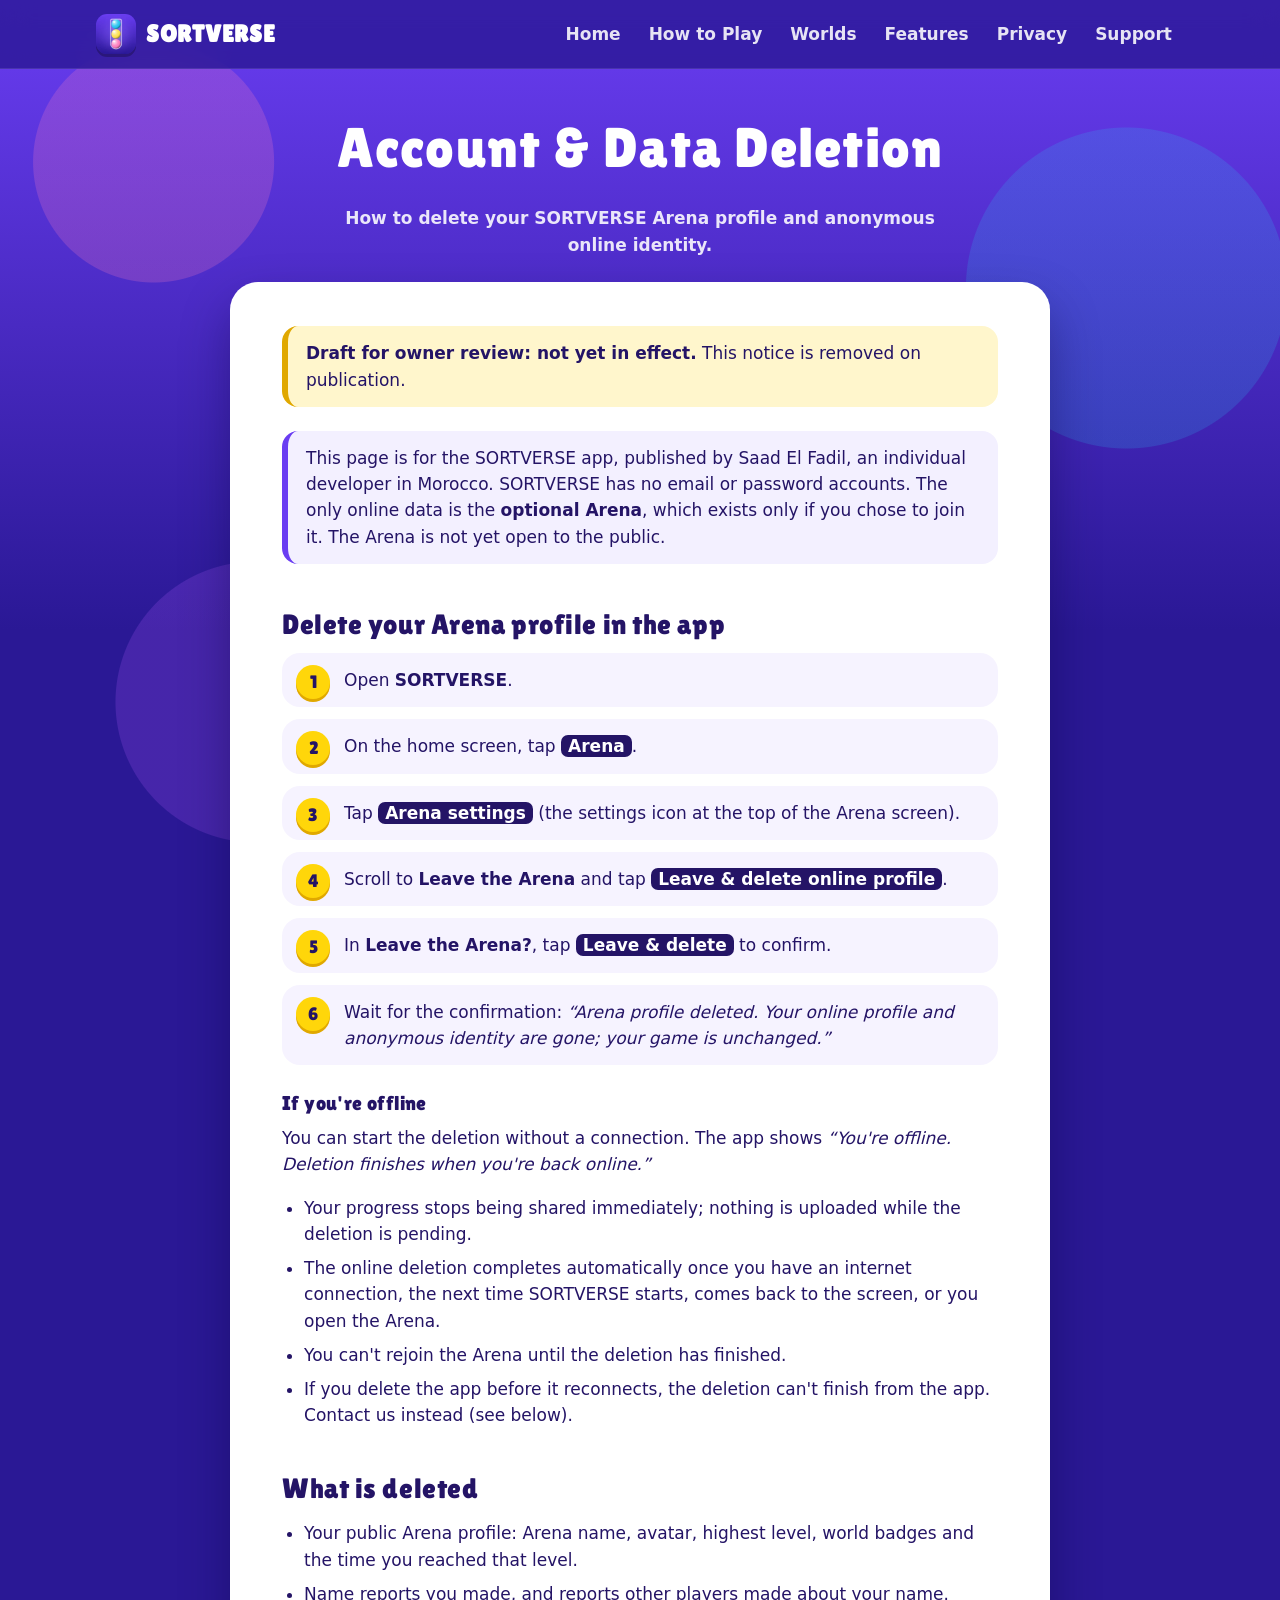
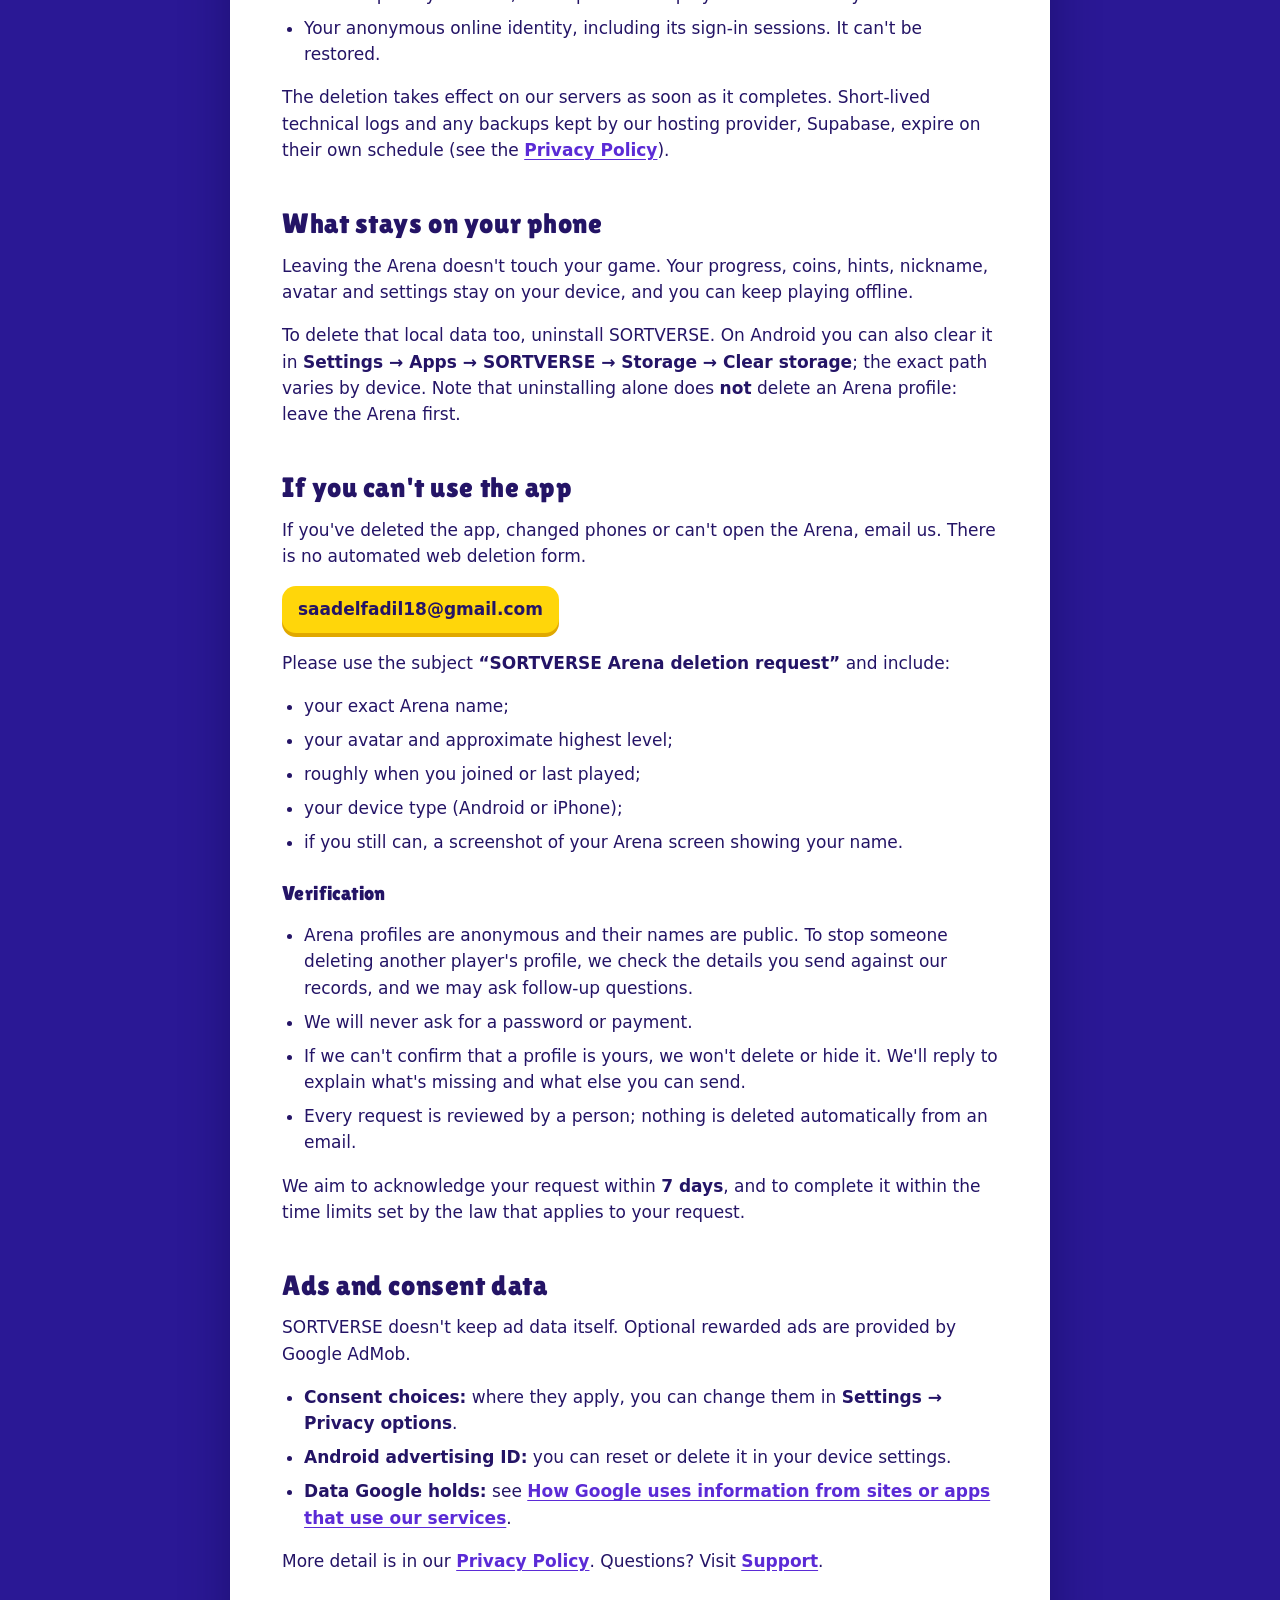
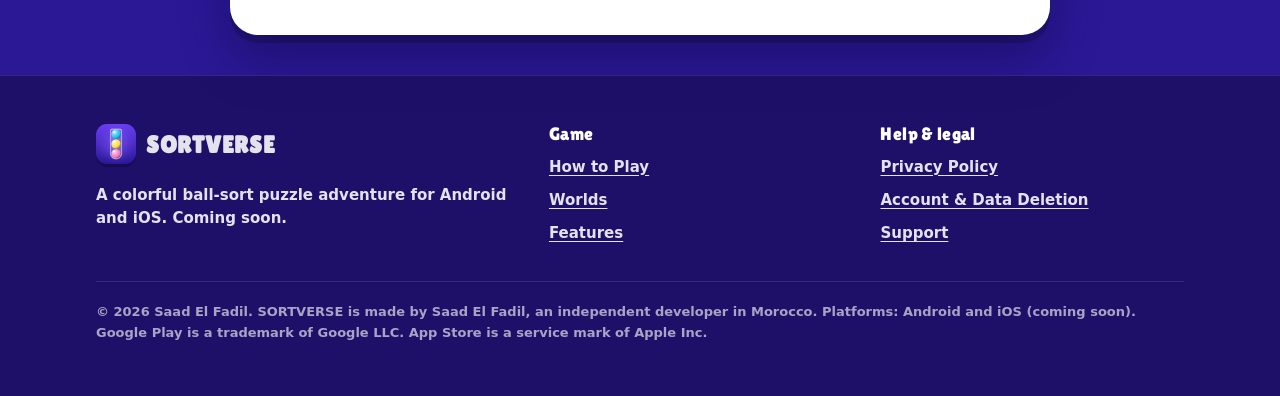
==== account-deletion/index.html @ 396a832b "Add SORTVERSE website source (static public files only) Landing page, Privacy Policy, Account & Data" ====
<!doctype html>
<html lang="en">
<head>
  <meta charset="utf-8">
  <meta name="viewport" content="width=device-width, initial-scale=1">
  <title>Account &amp; Data Deletion | SORTVERSE</title>
  <meta name="description" content="How to delete your SORTVERSE Arena profile and anonymous online identity, what happens offline, and how to request deletion if you no longer have the app.">
  <meta name="theme-color" content="#2A1895">
  <meta property="og:type" content="website">
  <meta property="og:site_name" content="SORTVERSE">
  <meta property="og:title" content="SORTVERSE Account &amp; Data Deletion">
  <meta property="og:description" content="Delete your SORTVERSE Arena profile and anonymous identity, in the app or by request.">
  <meta property="og:image" content="../assets/images/og-image.png">
  <link rel="icon" type="image/png" sizes="32x32" href="../assets/images/favicon-32.png">
  <link rel="apple-touch-icon" href="../assets/images/apple-touch-icon.png">
  <link rel="stylesheet" href="../assets/css/site.css">
  <script src="../assets/js/site.js" defer></script>
</head>
<body>
  <a class="skip-link" href="#main">Skip to content</a>

  <header class="site-header">
    <div class="wrap header-row">
      <a class="brand" href="../" aria-label="SORTVERSE home">
        <img src="../assets/images/sortverse-icon-256.webp" alt="" width="40" height="40">
        <span>SORTVERSE</span>
      </a>
      <button class="nav-toggle" type="button" aria-expanded="false" aria-controls="site-nav">
        <span class="nav-toggle-bars" aria-hidden="true"></span>
        <span class="nav-toggle-label">Menu</span>
      </button>
      <nav class="site-nav" id="site-nav" aria-label="Main">
        <ul>
          <li><a href="../">Home</a></li>
          <li><a href="../#how-to-play">How to Play</a></li>
          <li><a href="../#worlds">Worlds</a></li>
          <li><a href="../#features">Features</a></li>
          <li><a href="../privacy/">Privacy</a></li>
          <li><a href="../support/">Support</a></li>
        </ul>
      </nav>
    </div>
  </header>

  <main id="main">
    <div class="wrap">
      <div class="doc-hero">
        <h1>Account &amp; Data Deletion</h1>
        <p>How to delete your SORTVERSE Arena profile and anonymous online identity.</p>
      </div>

      <article class="doc">
        <p class="notice draft"><strong>Draft for owner review: not yet in effect.</strong> This notice is removed on publication.</p>

        <p class="notice">This page is for the SORTVERSE app, published by Saad El Fadil, an individual developer in Morocco. SORTVERSE has no email or password accounts. The only online data is the <strong>optional Arena</strong>, which exists only if you chose to join it. The Arena is not yet open to the public.</p>

        <h2>Delete your Arena profile in the app</h2>
        <ol class="steps">
          <li>Open <strong>SORTVERSE</strong>.</li>
          <li>On the home screen, tap <span class="ui">Arena</span>.</li>
          <li>Tap <span class="ui">Arena settings</span> (the settings icon at the top of the Arena screen).</li>
          <li>Scroll to <strong>Leave the Arena</strong> and tap <span class="ui">Leave &amp; delete online profile</span>.</li>
          <li>In <strong>Leave the Arena?</strong>, tap <span class="ui">Leave &amp; delete</span> to confirm.</li>
          <li>Wait for the confirmation: <em>“Arena profile deleted. Your online profile and anonymous identity are gone; your game is unchanged.”</em></li>
        </ol>

        <h3>If you're offline</h3>
        <p>You can start the deletion without a connection. The app shows <em>“You're offline. Deletion finishes when you're back online.”</em></p>
        <ul>
          <li>Your progress stops being shared immediately; nothing is uploaded while the deletion is pending.</li>
          <li>The online deletion completes automatically once you have an internet connection, the next time SORTVERSE starts, comes back to the screen, or you open the Arena.</li>
          <li>You can't rejoin the Arena until the deletion has finished.</li>
          <li>If you delete the app before it reconnects, the deletion can't finish from the app. Contact us instead (see below).</li>
        </ul>

        <h2>What is deleted</h2>
        <ul>
          <li>Your public Arena profile: Arena name, avatar, highest level, world badges and the time you reached that level.</li>
          <li>Name reports you made, and reports other players made about your name.</li>
          <li>Your anonymous online identity, including its sign-in sessions. It can't be restored.</li>
        </ul>
        <p>The deletion takes effect on our servers as soon as it completes. Short-lived technical logs and any backups kept by our hosting provider, Supabase, expire on their own schedule (see the <a href="../privacy/#retention">Privacy Policy</a>).</p>

        <h2>What stays on your phone</h2>
        <p>Leaving the Arena doesn't touch your game. Your progress, coins, hints, nickname, avatar and settings stay on your device, and you can keep playing offline.</p>
        <p>To delete that local data too, uninstall SORTVERSE. On Android you can also clear it in <strong>Settings → Apps → SORTVERSE → Storage → Clear storage</strong>; the exact path varies by device. Note that uninstalling alone does <strong>not</strong> delete an Arena profile: leave the Arena first.</p>

        <h2>If you can't use the app</h2>
        <p>If you've deleted the app, changed phones or can't open the Arena, email us. There is no automated web deletion form.</p>
        <p><a class="mail" href="mailto:saadelfadil18@gmail.com?subject=SORTVERSE%20Arena%20deletion%20request">saadelfadil18@gmail.com</a></p>
        <p>Please use the subject <strong>“SORTVERSE Arena deletion request”</strong> and include:</p>
        <ul>
          <li>your exact Arena name;</li>
          <li>your avatar and approximate highest level;</li>
          <li>roughly when you joined or last played;</li>
          <li>your device type (Android or iPhone);</li>
          <li>if you still can, a screenshot of your Arena screen showing your name.</li>
        </ul>
        <h3>Verification</h3>
        <ul>
          <li>Arena profiles are anonymous and their names are public. To stop someone deleting another player's profile, we check the details you send against our records, and we may ask follow-up questions.</li>
          <li>We will never ask for a password or payment.</li>
          <li>If we can't confirm that a profile is yours, we won't delete or hide it. We'll reply to explain what's missing and what else you can send.</li>
          <li>Every request is reviewed by a person; nothing is deleted automatically from an email.</li>
        </ul>
        <p>We aim to acknowledge your request within <strong>7 days</strong>, and to complete it within the time limits set by the law that applies to your request.</p>

        <h2>Ads and consent data</h2>
        <p>SORTVERSE doesn't keep ad data itself. Optional rewarded ads are provided by Google AdMob.</p>
        <ul>
          <li><strong>Consent choices:</strong> where they apply, you can change them in <strong>Settings → Privacy options</strong>.</li>
          <li><strong>Android advertising ID:</strong> you can reset or delete it in your device settings.</li>
          <li><strong>Data Google holds:</strong> see <a href="https://policies.google.com/technologies/partner-sites" rel="noopener">How Google uses information from sites or apps that use our services</a>.</li>
        </ul>

        <p>More detail is in our <a href="../privacy/">Privacy Policy</a>. Questions? Visit <a href="../support/">Support</a>.</p>
      </article>
    </div>
  </main>

  <footer class="site-footer">
    <div class="wrap">
      <div class="footer-grid">
        <div>
          <a class="brand" href="../">
            <img src="../assets/images/sortverse-icon-256.webp" alt="" width="40" height="40">
            <span>SORTVERSE</span>
          </a>
          <p style="margin-top:12px">A colorful ball-sort puzzle adventure for Android and iOS. Coming soon.</p>
        </div>
        <nav aria-label="Game">
          <h2>Game</h2>
          <ul>
            <li><a href="../#how-to-play">How to Play</a></li>
            <li><a href="../#worlds">Worlds</a></li>
            <li><a href="../#features">Features</a></li>
          </ul>
        </nav>
        <nav aria-label="Help and legal">
          <h2>Help &amp; legal</h2>
          <ul>
            <li><a href="../privacy/">Privacy Policy</a></li>
            <li><a href="./" aria-current="page">Account &amp; Data Deletion</a></li>
            <li><a href="../support/">Support</a></li>
          </ul>
        </nav>
      </div>
      <p class="fine-print">© 2026 Saad El Fadil. SORTVERSE is made by Saad El Fadil, an independent developer in Morocco. Platforms: Android and iOS (coming soon). Google Play is a trademark of Google LLC. App Store is a service mark of Apple Inc.</p>
    </div>
  </footer>
</body>
</html>
---- assets/css/site.css ----
/* SORTVERSE website. Colours, type and shapes follow the app
   (App/lib/core/theme/palette.dart, world_theme.dart). */

@font-face {
  font-family: "Lilita One";
  src: url("../fonts/LilitaOne-Regular.ttf") format("truetype");
  font-display: swap;
}

:root {
  --bg-top: #6a3df2;
  --bg-bottom: #2a1895;
  --ink: #241466;
  --ink-soft: #4a3d8f;
  --sunny: #ffd60a;
  --sunny-dark: #e0a800;
  --pink: #ff4fa3;
  --pink-dark: #d42c80;
  --aqua: #22d3ee;
  --aqua-dark: #0e9fb8;
  --mint: #3ddc97;
  --mint-dark: #1fa870;
  --ball-red: #ff4757;
  --ball-orange: #ff9f1a;
  --ball-lemon: #ffe14d;
  --ball-green: #45d86b;
  --ball-sky: #29c6f2;
  --ball-blue: #3b5bff;
  --ball-orchid: #b65cff;
  --ball-pink: #ff7ec0;
  --glass: rgba(255, 255, 255, 0.14);
  --glass-line: rgba(255, 255, 255, 0.24);
  --text: #ffffff;
  --text-soft: rgba(255, 255, 255, 0.88);
  --radius: 28px;
  --gutter: 16px;
  --max: 1120px;
  --display: "Lilita One", "Arial Rounded MT Bold", system-ui, sans-serif;
  --body: system-ui, -apple-system, "Segoe UI", Roboto, "Helvetica Neue", Arial, sans-serif;
  color-scheme: dark;
}

*,
*::before,
*::after {
  box-sizing: border-box;
}

html {
  scroll-behavior: smooth;
  scroll-padding-top: 88px;
  -webkit-text-size-adjust: 100%;
}

body {
  margin: 0;
  min-height: 100vh;
  font-family: var(--body);
  font-weight: 600;
  font-size: 1.0625rem;
  line-height: 1.55;
  color: var(--text);
  background-color: var(--bg-bottom);
  background-image:
    radial-gradient(circle at 12% 18%, rgba(255, 126, 192, 0.22) 0 120px, transparent 121px),
    radial-gradient(circle at 88% 32%, rgba(41, 198, 242, 0.18) 0 160px, transparent 161px),
    radial-gradient(circle at 20% 78%, rgba(182, 92, 255, 0.2) 0 140px, transparent 141px),
    linear-gradient(180deg, var(--bg-top) 0%, var(--bg-bottom) 70%);
  background-attachment: fixed;
  overflow-x: hidden;
}

img,
svg {
  display: block;
  max-width: 100%;
}

a {
  color: var(--sunny);
  text-underline-offset: 3px;
}

a:hover {
  color: #fff3a6;
}

:focus-visible {
  outline: 3px solid var(--sunny);
  outline-offset: 3px;
  border-radius: 8px;
}

h1,
h2,
h3 {
  font-family: var(--display);
  font-weight: 400;
  letter-spacing: 0.02em;
  line-height: 1.08;
  margin: 0 0 0.5em;
}

h2 {
  font-size: clamp(2rem, 5vw, 3rem);
}

h3 {
  font-size: 1.5rem;
}

p {
  margin: 0 0 1em;
}

.visually-hidden {
  position: absolute !important;
  width: 1px;
  height: 1px;
  overflow: hidden;
  clip: rect(0 0 0 0);
  white-space: nowrap;
}

.skip-link {
  position: absolute;
  left: var(--gutter);
  top: -60px;
  z-index: 100;
  padding: 10px 16px;
  border-radius: 12px;
  background: var(--sunny);
  color: var(--ink);
  font-weight: 800;
  text-decoration: none;
}

.skip-link:focus {
  top: 12px;
}

.wrap {
  width: 100%;
  max-width: var(--max);
  margin: 0 auto;
  padding: 0 var(--gutter);
}

/* ------------------------------------------------------------ header */

.site-header {
  position: sticky;
  top: 0;
  z-index: 50;
  background: rgba(42, 24, 149, 0.82);
  backdrop-filter: blur(14px);
  -webkit-backdrop-filter: blur(14px);
  border-bottom: 1px solid rgba(255, 255, 255, 0.1);
}

.header-row {
  display: flex;
  align-items: center;
  justify-content: space-between;
  gap: 16px;
  min-height: 68px;
}

.brand {
  display: inline-flex;
  align-items: center;
  gap: 10px;
  color: #fff;
  text-decoration: none;
  font-family: var(--display);
  font-size: 1.5rem;
  letter-spacing: 0.03em;
}

.brand img {
  width: 40px;
  height: 40px;
  border-radius: 11px;
  box-shadow: 0 3px 0 rgba(0, 0, 0, 0.25);
}

.brand:hover {
  color: #fff;
}

.nav-toggle {
  display: none;
}

.site-nav ul {
  display: flex;
  flex-wrap: wrap;
  gap: 4px;
  margin: 0;
  padding: 0;
  list-style: none;
}

.site-nav a {
  display: block;
  padding: 8px 12px;
  border-radius: 999px;
  color: var(--text-soft);
  text-decoration: none;
  font-weight: 700;
}

.site-nav a:hover,
.site-nav a[aria-current="page"] {
  color: #fff;
  background: rgba(255, 255, 255, 0.14);
}

/* Mobile menu: only collapsed when JavaScript is running (html.js), so
   every link stays reachable without it. */
@media (max-width: 860px) {
  .js .nav-toggle {
    display: inline-flex;
    align-items: center;
    gap: 8px;
    padding: 10px 14px;
    border: 0;
    border-radius: 999px;
    background: rgba(255, 255, 255, 0.16);
    color: #fff;
    font: inherit;
    font-weight: 800;
    cursor: pointer;
  }

  .nav-toggle-bars,
  .nav-toggle-bars::before,
  .nav-toggle-bars::after {
    display: block;
    width: 18px;
    height: 2.5px;
    border-radius: 2px;
    background: currentColor;
    content: "";
    transition: transform 0.2s ease;
  }

  .nav-toggle-bars {
    position: relative;
  }

  .nav-toggle-bars::before {
    position: absolute;
    top: -6px;
  }

  .nav-toggle-bars::after {
    position: absolute;
    top: 6px;
  }

  .nav-toggle[aria-expanded="true"] .nav-toggle-bars {
    background: transparent;
  }

  .nav-toggle[aria-expanded="true"] .nav-toggle-bars::before {
    transform: translateY(6px) rotate(45deg);
  }

  .nav-toggle[aria-expanded="true"] .nav-toggle-bars::after {
    transform: translateY(-6px) rotate(-45deg);
  }

  .header-row {
    flex-wrap: wrap;
  }

  .site-nav {
    width: 100%;
    padding-bottom: 12px;
  }

  .js .site-nav {
    display: none;
  }

  .js .site-nav.open {
    display: block;
  }

  .js .site-nav ul {
    flex-direction: column;
  }

  .js .site-nav a {
    padding: 12px 14px;
    border-radius: 14px;
    font-size: 1.125rem;
  }
}

/* ----------------------------------------------------------- buttons */

.btn {
  display: inline-flex;
  align-items: center;
  justify-content: center;
  gap: 10px;
  min-height: 56px;
  padding: 0 26px;
  border-radius: 999px;
  font-family: var(--display);
  font-size: 1.25rem;
  letter-spacing: 0.02em;
  text-decoration: none;
  color: var(--ink);
  background: var(--sunny);
  box-shadow: 0 6px 0 var(--sunny-dark);
  transition: transform 0.12s ease, box-shadow 0.12s ease;
}

.btn:hover {
  color: var(--ink);
  transform: translateY(-2px);
  box-shadow: 0 8px 0 var(--sunny-dark);
}

.btn:active {
  transform: translateY(4px);
  box-shadow: 0 2px 0 var(--sunny-dark);
}

.btn-pink {
  color: #fff;
  background: var(--pink);
  box-shadow: 0 6px 0 var(--pink-dark);
}

.btn-pink:hover {
  color: #fff;
  box-shadow: 0 8px 0 var(--pink-dark);
}

/* Store "coming soon" pills: not links, never look clickable. */
.store-pill {
  display: inline-flex;
  align-items: center;
  gap: 12px;
  padding: 10px 20px 10px 14px;
  border-radius: 18px;
  background: rgba(0, 0, 0, 0.28);
  border: 1.5px solid rgba(255, 255, 255, 0.3);
  color: #fff;
  line-height: 1.15;
}

.store-pill svg {
  width: 28px;
  height: 28px;
  flex: none;
}

.store-pill small {
  display: block;
  font-size: 0.75rem;
  font-weight: 700;
  letter-spacing: 0.06em;
  text-transform: uppercase;
  color: var(--sunny);
}

.store-pill strong {
  font-size: 1.125rem;
}

.store-row {
  display: flex;
  flex-wrap: wrap;
  gap: 12px;
}

/* -------------------------------------------------------------- balls */

.ball {
  --c: var(--ball-red);
  display: inline-block;
  width: 1em;
  height: 1em;
  border-radius: 50%;
  /* Fallback for browsers without color-mix() (Safari < 16.2, Firefox < 113). */
  background:
    radial-gradient(ellipse 34% 22% at 38% 22%, rgba(255, 255, 255, 0.85) 0 60%, transparent 62%),
    radial-gradient(circle at 50% 55%, var(--c) 0 55%, var(--c) 100%);
  box-shadow: 0 0.12em 0.3em rgba(0, 0, 0, 0.25);
  background:
    radial-gradient(ellipse 34% 22% at 38% 22%, rgba(255, 255, 255, 0.85) 0 60%, transparent 62%),
    radial-gradient(circle at 50% 55%, var(--c) 0 55%, color-mix(in srgb, var(--c) 78%, #000) 100%);
  box-shadow: 0 0.12em 0.3em color-mix(in srgb, var(--c) 55%, transparent);
}

.b-red { --c: var(--ball-red); }
.b-orange { --c: var(--ball-orange); }
.b-lemon { --c: var(--ball-lemon); }
.b-green { --c: var(--ball-green); }
.b-sky { --c: var(--ball-sky); }
.b-blue { --c: var(--ball-blue); }
.b-orchid { --c: var(--ball-orchid); }
.b-pink { --c: var(--ball-pink); }

/* ---------------------------------------------------------------- hero */

.hero {
  position: relative;
  padding: 56px 0 72px;
}

.hero-grid {
  display: grid;
  grid-template-columns: 1fr;
  gap: 40px;
  align-items: center;
}

@media (min-width: 900px) {
  .hero-grid {
    grid-template-columns: 1.1fr 0.9fr;
  }

  .hero {
    padding: 72px 0 96px;
  }
}

.wordmark {
  display: flex;
  flex-wrap: wrap;
  margin: 0 0 12px;
  font-family: var(--display);
  font-weight: 400;
  font-size: clamp(3.1rem, 13vw, 6.4rem);
  line-height: 1;
  letter-spacing: 0.01em;
}

.wordmark span {
  display: inline-block;
  text-shadow: 0 0.06em 0 var(--ink), 0 0.1em 0.18em rgba(20, 8, 70, 0.45);
}

.wordmark span:nth-child(odd) {
  transform: translateY(0.04em) rotate(-3deg);
}

.wordmark span:nth-child(even) {
  transform: translateY(-0.03em) rotate(2deg);
}

.tagline {
  margin: 0 0 16px;
  font-family: var(--display);
  font-size: clamp(1.5rem, 4.4vw, 2.25rem);
  line-height: 1.15;
  color: var(--sunny);
}

.lead {
  max-width: 34em;
  font-size: 1.1875rem;
  color: var(--text-soft);
}

.hero-actions {
  display: flex;
  flex-wrap: wrap;
  gap: 16px;
  align-items: center;
  margin-top: 28px;
}

.hero-art {
  position: relative;
  display: flex;
  justify-content: center;
  min-height: 440px;
}

.phone {
  position: relative;
  z-index: 2;
  width: min(300px, 72vw);
  padding: 10px;
  border-radius: 46px;
  background: linear-gradient(160deg, #3a2a9e, #1a0f5e);
  box-shadow:
    0 0 0 2px rgba(255, 255, 255, 0.18) inset,
    0 30px 60px rgba(10, 4, 50, 0.55);
  transform: rotate(3deg);
}

.phone img {
  width: 100%;
  height: auto;
  border-radius: 36px;
}

.float {
  position: absolute;
  z-index: 3;
  font-size: 58px;
}

.float.f1 { top: 6%; left: 6%; font-size: 64px; }
.float.f2 { top: 2%; right: 10%; font-size: 40px; }
.float.f3 { bottom: 16%; left: 2%; font-size: 46px; }
.float.f4 { bottom: 4%; right: 6%; font-size: 70px; }
.float.f5 { top: 46%; right: 0; font-size: 34px; }

@media (prefers-reduced-motion: no-preference) {
  .float {
    animation: bob 5s ease-in-out infinite;
  }

  .float.f2 { animation-delay: -1.2s; animation-duration: 6s; }
  .float.f3 { animation-delay: -2.4s; animation-duration: 5.5s; }
  .float.f4 { animation-delay: -0.6s; animation-duration: 6.5s; }
  .float.f5 { animation-delay: -3s; }

  @keyframes bob {
    0%, 100% { transform: translateY(0); }
    50% { transform: translateY(-14px); }
  }
}

/* ------------------------------------------------------------ sections */

.section {
  padding: 72px 0;
}

.section-head {
  max-width: 40em;
  margin: 0 auto 40px;
  text-align: center;
}

.section-head p {
  color: var(--text-soft);
}

.eyebrow {
  display: inline-block;
  margin-bottom: 10px;
  padding: 4px 14px;
  border-radius: 999px;
  background: rgba(0, 0, 0, 0.22);
  font-size: 0.8125rem;
  font-weight: 800;
  letter-spacing: 0.1em;
  text-transform: uppercase;
  color: var(--sunny);
}

.card {
  padding: 24px;
  border-radius: var(--radius);
  background: var(--glass);
  border: 1px solid var(--glass-line);
}

.grid-3 {
  display: grid;
  grid-template-columns: 1fr;
  gap: 20px;
}

@media (min-width: 760px) {
  .grid-3 {
    grid-template-columns: repeat(3, 1fr);
  }
}

/* How to play */

.step {
  position: relative;
  text-align: center;
}

.step-num {
  position: absolute;
  top: -14px;
  left: 50%;
  transform: translateX(-50%);
  display: grid;
  place-items: center;
  width: 36px;
  height: 36px;
  border-radius: 50%;
  background: var(--sunny);
  color: var(--ink);
  font-family: var(--display);
  font-size: 1.25rem;
  box-shadow: 0 4px 0 var(--sunny-dark);
}

.step-art {
  display: flex;
  justify-content: center;
  align-items: flex-end;
  gap: 14px;
  height: 150px;
  margin: 18px 0 16px;
}

.step p {
  color: var(--text-soft);
  margin: 0;
}

/* A small CSS tube, like the app's rounded glass tubes. */
.tube {
  display: flex;
  flex-direction: column-reverse;
  align-items: center;
  gap: 3px;
  width: 44px;
  height: 128px;
  padding: 5px 0;
  border-radius: 12px 12px 24px 24px;
  background: rgba(36, 20, 102, 0.55);
  border: 2.5px solid rgba(255, 255, 255, 0.55);
  font-size: 30px;
}

.tube.lifted .ball:last-child {
  transform: translateY(-34px);
}

.tube.done {
  border-color: var(--mint);
  box-shadow: 0 0 18px rgba(61, 220, 151, 0.55);
}

.arrow {
  align-self: center;
  width: 34px;
  height: 34px;
  color: var(--sunny);
}

.world-dots {
  display: flex;
  align-items: center;
  gap: 10px;
}

.world-dot {
  display: grid;
  place-items: center;
  width: 64px;
  height: 64px;
  border-radius: 50%;
  border: 3px solid rgba(255, 255, 255, 0.6);
}

.world-dot svg {
  width: 32px;
  height: 32px;
  color: #fff;
}

/* Worlds */

.world {
  position: relative;
  overflow: hidden;
  padding: 26px;
  border-radius: var(--radius);
  color: #fff;
  box-shadow: 0 8px 0 rgba(0, 0, 0, 0.18), 0 22px 40px rgba(10, 4, 50, 0.35);
}

/* The app's world gradients, under a 40% ink layer so white text meets
   WCAG AA contrast (4.5:1) on the light end of each gradient. */
.world { --shade: linear-gradient(rgba(27, 13, 92, 0.4), rgba(27, 13, 92, 0.4)); }
.world.garden { background: var(--shade), linear-gradient(145deg, #2fc58a, #1e8f86); }
.world.caverns { background: var(--shade), linear-gradient(145deg, #2fb8e8, #4a3bd6); }
.world.comet { background: var(--shade), linear-gradient(145deg, #ff6fa8, #9b3fd6); }

.world-top {
  display: flex;
  align-items: center;
  justify-content: space-between;
  gap: 12px;
  margin-bottom: 16px;
}

.world-icon {
  display: grid;
  place-items: center;
  width: 58px;
  height: 58px;
  border-radius: 18px;
  background: rgba(255, 255, 255, 0.22);
}

.world-icon svg {
  width: 34px;
  height: 34px;
}

.world-levels {
  padding: 6px 12px;
  border-radius: 999px;
  background: rgba(0, 0, 0, 0.2);
  font-size: 0.875rem;
  font-weight: 800;
}

.world h3 {
  font-size: 1.875rem;
  text-shadow: 0 3px 0 rgba(0, 0, 0, 0.18);
}

.world p {
  color: rgba(255, 255, 255, 0.92);
}

.world .in-game {
  font-style: italic;
  font-size: 0.9375rem;
}

.chips {
  display: flex;
  flex-wrap: wrap;
  gap: 8px;
  margin: 0;
  padding: 0;
  list-style: none;
}

.chips li {
  padding: 5px 12px;
  border-radius: 999px;
  background: rgba(0, 0, 0, 0.22);
  font-size: 0.875rem;
  font-weight: 800;
}

.world-balls {
  position: absolute;
  right: -8px;
  bottom: -10px;
  display: flex;
  gap: 4px;
  font-size: 40px;
  opacity: 0.9;
  pointer-events: none;
}

.world-body {
  position: relative;
  z-index: 1;
  padding-bottom: 36px;
}

/* Features */

.features {
  display: grid;
  grid-template-columns: 1fr;
  gap: 16px;
  margin: 0;
  padding: 0;
  list-style: none;
}

@media (min-width: 620px) {
  .features { grid-template-columns: repeat(2, 1fr); }
}

@media (min-width: 980px) {
  .features { grid-template-columns: repeat(3, 1fr); }

  /* Ten features: centre the last one instead of leaving it alone on the left. */
  .feature:last-child:nth-child(3n + 1) { grid-column: 2; }
}

.feature {
  display: flex;
  gap: 16px;
  align-items: flex-start;
  padding: 20px;
  border-radius: 24px;
  background: var(--glass);
  border: 1px solid var(--glass-line);
}

.feature-icon {
  flex: none;
  display: grid;
  place-items: center;
  width: 50px;
  height: 50px;
  border-radius: 16px;
  color: var(--ink);
}

.feature-icon svg {
  width: 28px;
  height: 28px;
}

.fi-sunny { background: var(--sunny); }
.fi-pink { background: var(--pink); color: #fff; }
.fi-aqua { background: var(--aqua); }
.fi-mint { background: var(--mint); }

.feature h3 {
  margin: 2px 0 4px;
  font-size: 1.25rem;
}

.feature p {
  margin: 0;
  color: var(--text-soft);
  font-size: 0.98rem;
}

.tag {
  display: inline-block;
  margin-left: 6px;
  padding: 1px 8px;
  border-radius: 999px;
  background: rgba(255, 255, 255, 0.18);
  font-family: var(--body);
  font-size: 0.6875rem;
  font-weight: 800;
  letter-spacing: 0.08em;
  text-transform: uppercase;
  vertical-align: middle;
}

/* Coming soon */

.soon {
  display: grid;
  grid-template-columns: 1fr;
  gap: 32px;
  align-items: center;
  padding: 36px 24px;
  border-radius: 36px;
  background:
    radial-gradient(circle at 85% 20%, rgba(255, 214, 10, 0.25) 0 110px, transparent 111px),
    linear-gradient(135deg, rgba(255, 79, 163, 0.35), rgba(34, 211, 238, 0.25));
  border: 1px solid var(--glass-line);
}

@media (min-width: 860px) {
  .soon {
    grid-template-columns: 1.2fr 0.8fr;
    padding: 48px;
  }
}

.soon-phones {
  display: flex;
  justify-content: center;
}

.soon-phones .phone {
  width: min(220px, 58vw);
  transform: rotate(-4deg);
}

/* ------------------------------------------------------------- footer */

.site-footer {
  margin-top: 40px;
  padding: 48px 0 40px;
  background: rgba(20, 10, 70, 0.55);
  border-top: 1px solid rgba(255, 255, 255, 0.1);
  font-size: 0.9375rem;
  color: var(--text-soft);
}

.footer-grid {
  display: grid;
  grid-template-columns: 1fr;
  gap: 28px;
}

@media (min-width: 760px) {
  .footer-grid {
    grid-template-columns: 1.4fr 1fr 1fr;
  }
}

.site-footer h2 {
  margin-bottom: 10px;
  font-size: 1.125rem;
  color: #fff;
}

.site-footer ul {
  margin: 0;
  padding: 0;
  list-style: none;
}

.site-footer li {
  margin-bottom: 6px;
}

.site-footer a {
  color: var(--text-soft);
}

/* Stand-alone list links get at least a 24px tap target (WCAG 2.2, 2.5.8);
   links inside sentences are exempt. */
.site-footer li a,
.toc a,
.doc td a {
  display: inline-block;
  min-height: 24px;
  padding: 2px 0;
}

.site-footer a:hover {
  color: #fff;
}

.fine-print {
  margin-top: 28px;
  padding-top: 20px;
  border-top: 1px solid rgba(255, 255, 255, 0.1);
  font-size: 0.8125rem;
  color: rgba(255, 255, 255, 0.62);
}

/* -------------------------------------------------- document pages */

.doc-hero {
  padding: 48px 0 24px;
  text-align: center;
}

.doc-hero h1 {
  font-size: clamp(2.25rem, 7vw, 3.5rem);
}

.doc-hero p {
  max-width: 36em;
  margin: 0 auto;
  color: var(--text-soft);
}

.doc {
  max-width: 820px;
  margin: 0 auto;
  padding: 28px 22px;
  border-radius: var(--radius);
  background: #fff;
  color: var(--ink);
  font-weight: 500;
  box-shadow: 0 8px 0 rgba(0, 0, 0, 0.18), 0 24px 48px rgba(10, 4, 50, 0.35);
}

@media (min-width: 700px) {
  .doc {
    padding: 44px 52px;
  }
}

.doc h2 {
  margin-top: 1.6em;
  font-size: 1.75rem;
  color: var(--ink);
}

.doc h2:first-child {
  margin-top: 0;
}

.doc h3 {
  margin-top: 1.4em;
  font-size: 1.25rem;
  color: var(--ink);
}

.doc a {
  color: #5b2bd6;
  font-weight: 700;
}

.doc a:hover {
  color: var(--pink-dark);
}

.doc ul,
.doc ol {
  padding-left: 1.3em;
}

.doc li {
  margin-bottom: 0.45em;
}

.doc strong {
  font-weight: 800;
}

.doc table {
  width: 100%;
  margin: 0 0 1.2em;
  border-collapse: collapse;
  font-size: 0.95rem;
}

.doc th,
.doc td {
  padding: 10px 12px;
  border-bottom: 1px solid #e3ddf7;
  text-align: left;
  vertical-align: top;
}

.doc th {
  background: #f3f0ff;
  font-weight: 800;
}

.table-scroll {
  overflow-x: auto;
  margin: 0 0 1.2em;
}

.table-scroll table {
  margin: 0;
}

.doc td,
.doc th {
  overflow-wrap: break-word;
}

@media (max-width: 480px) {
  .doc th,
  .doc td {
    padding: 8px 6px;
    font-size: 0.875rem;
  }
}

.doc .meta {
  color: var(--ink-soft);
  font-size: 0.95rem;
}

.notice {
  margin: 0 0 1.4em;
  padding: 14px 18px;
  border-radius: 16px;
  background: #f3f0ff;
  border-left: 6px solid var(--bg-top);
}

.notice.draft {
  background: #fff6cc;
  border-left-color: var(--sunny-dark);
}

/* Placeholders the owner must fill before publishing. Easy to find:
   search the source for "REQUIRES OWNER CONFIRMATION". */
.confirm {
  padding: 1px 6px;
  border-radius: 6px;
  background: #ffe1ef;
  color: #9c1457;
  font-weight: 800;
  box-decoration-break: clone;
  -webkit-box-decoration-break: clone;
}

.doc .steps {
  counter-reset: step;
  margin: 0 0 1.4em;
  padding: 0;
  list-style: none;
}

.steps li {
  position: relative;
  margin-bottom: 12px;
  padding: 14px 16px 14px 62px;
  border-radius: 18px;
  background: #f6f3ff;
}

.steps li::before {
  counter-increment: step;
  content: counter(step);
  position: absolute;
  top: 12px;
  left: 14px;
  display: grid;
  place-items: center;
  width: 34px;
  height: 34px;
  border-radius: 50%;
  background: var(--sunny);
  color: var(--ink);
  font-family: var(--display);
  font-size: 1.125rem;
  box-shadow: 0 3px 0 var(--sunny-dark);
}

.ui {
  padding: 1px 7px;
  border-radius: 7px;
  background: var(--ink);
  color: #fff;
  font-weight: 700;
  box-decoration-break: clone;
  -webkit-box-decoration-break: clone;
}

.mail {
  display: inline-flex;
  align-items: center;
  gap: 8px;
  padding: 10px 16px;
  border-radius: 14px;
  background: var(--sunny);
  color: var(--ink) !important;
  font-weight: 800;
  text-decoration: none;
  box-shadow: 0 4px 0 var(--sunny-dark);
  word-break: break-all;
}

.toc {
  margin: 0 0 1.6em;
  padding: 16px 20px;
  border-radius: 18px;
  background: #f6f3ff;
}

.toc ol {
  margin: 0;
  columns: 2 220px;
}

.help-grid {
  display: grid;
  grid-template-columns: 1fr;
  gap: 14px;
  margin: 0 0 1.4em;
}

@media (min-width: 640px) {
  .help-grid {
    grid-template-columns: repeat(2, 1fr);
  }
}

.help-card {
  padding: 18px;
  border-radius: 18px;
  background: #f6f3ff;
}

.help-card h3 {
  margin-top: 0;
}

.help-card p:last-child {
  margin-bottom: 0;
}

details {
  margin-bottom: 10px;
  padding: 12px 16px;
  border-radius: 14px;
  background: #f6f3ff;
}

summary {
  cursor: pointer;
  font-weight: 800;
}

details[open] summary {
  margin-bottom: 8px;
}

/* ------------------------------------------------------ reveal motion */

@media (prefers-reduced-motion: no-preference) {
  .js .reveal {
    opacity: 0;
    transform: translateY(18px);
    transition: opacity 0.6s ease, transform 0.6s ease;
  }

  .js .reveal.shown {
    opacity: 1;
    transform: none;
  }
}

@media (prefers-reduced-motion: reduce) {
  html {
    scroll-behavior: auto;
  }

  *,
  *::before,
  *::after {
    animation-duration: 0.01ms !important;
    animation-iteration-count: 1 !important;
    transition-duration: 0.01ms !important;
  }
}

@media print {
  .site-header,
  .site-footer,
  .skip-link {
    display: none;
  }

  body {
    background: #fff;
    color: #000;
  }

  .doc {
    box-shadow: none;
    padding: 0;
  }
}
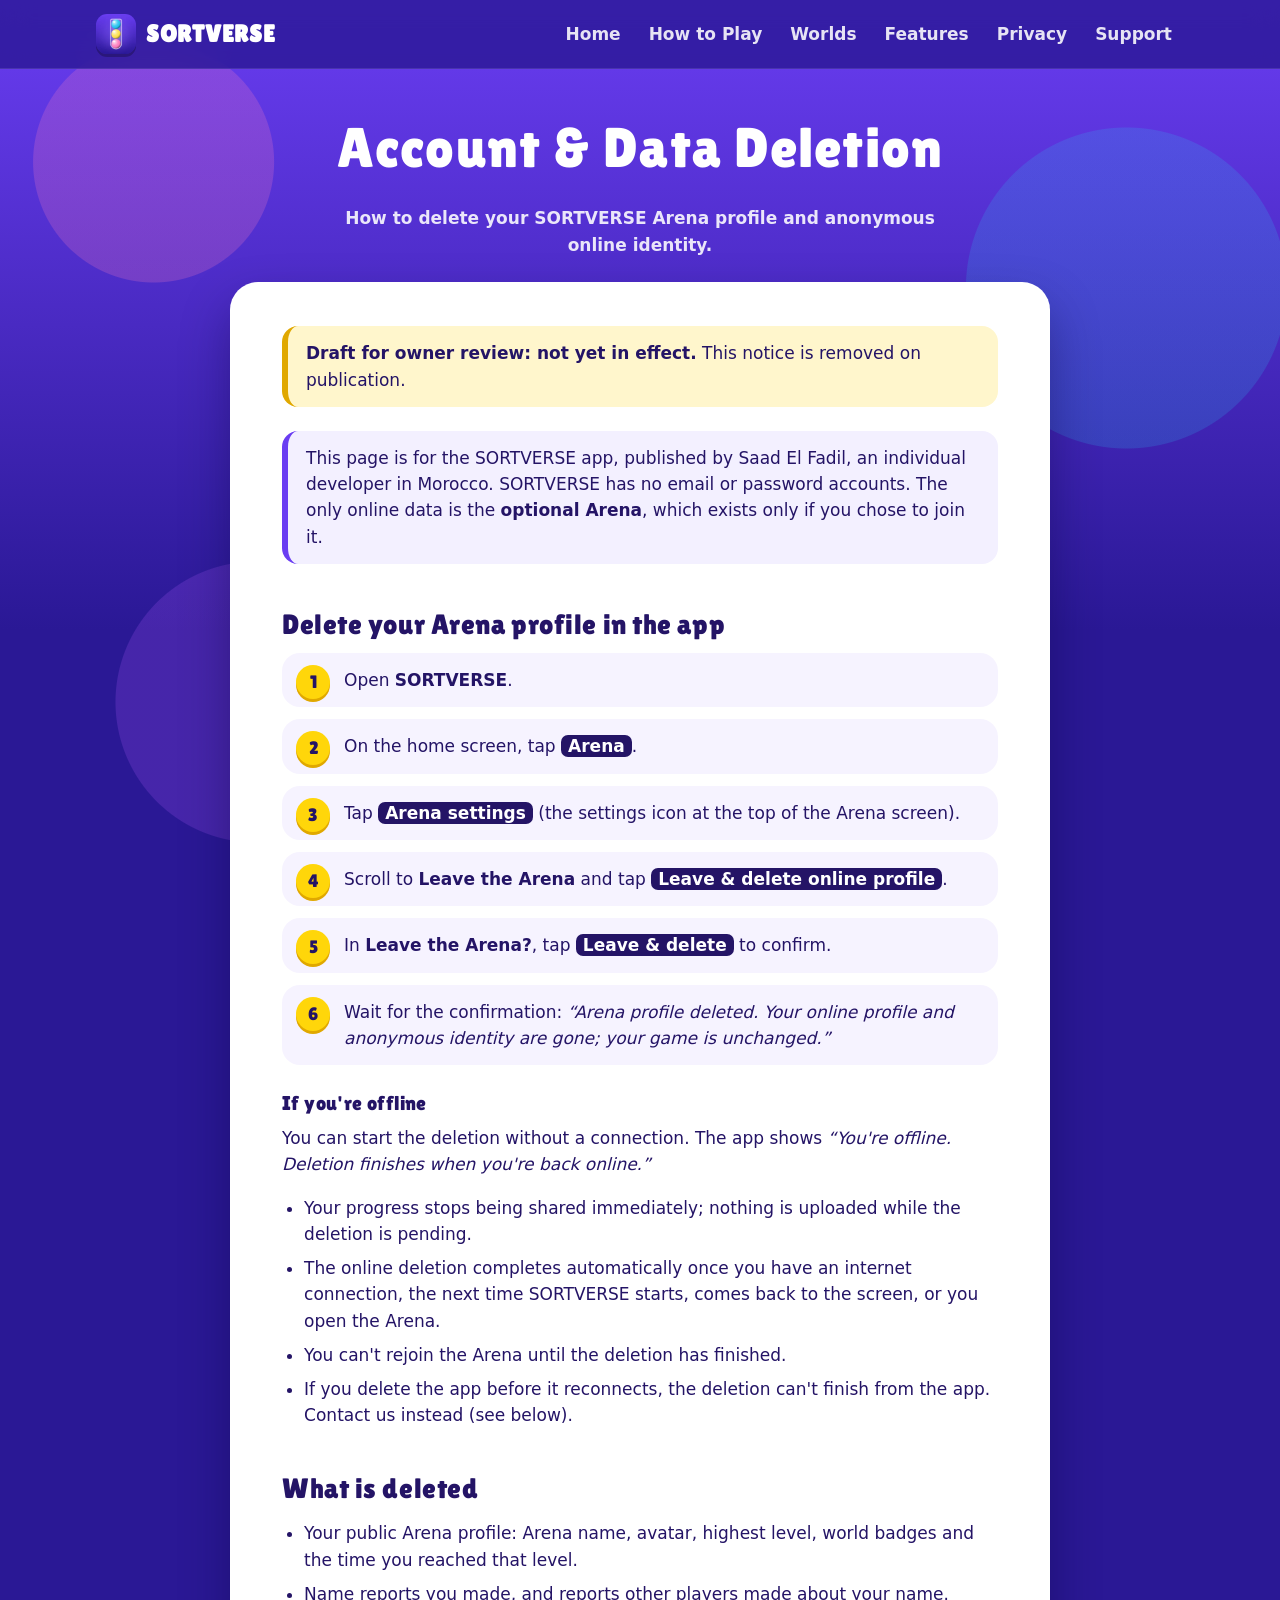
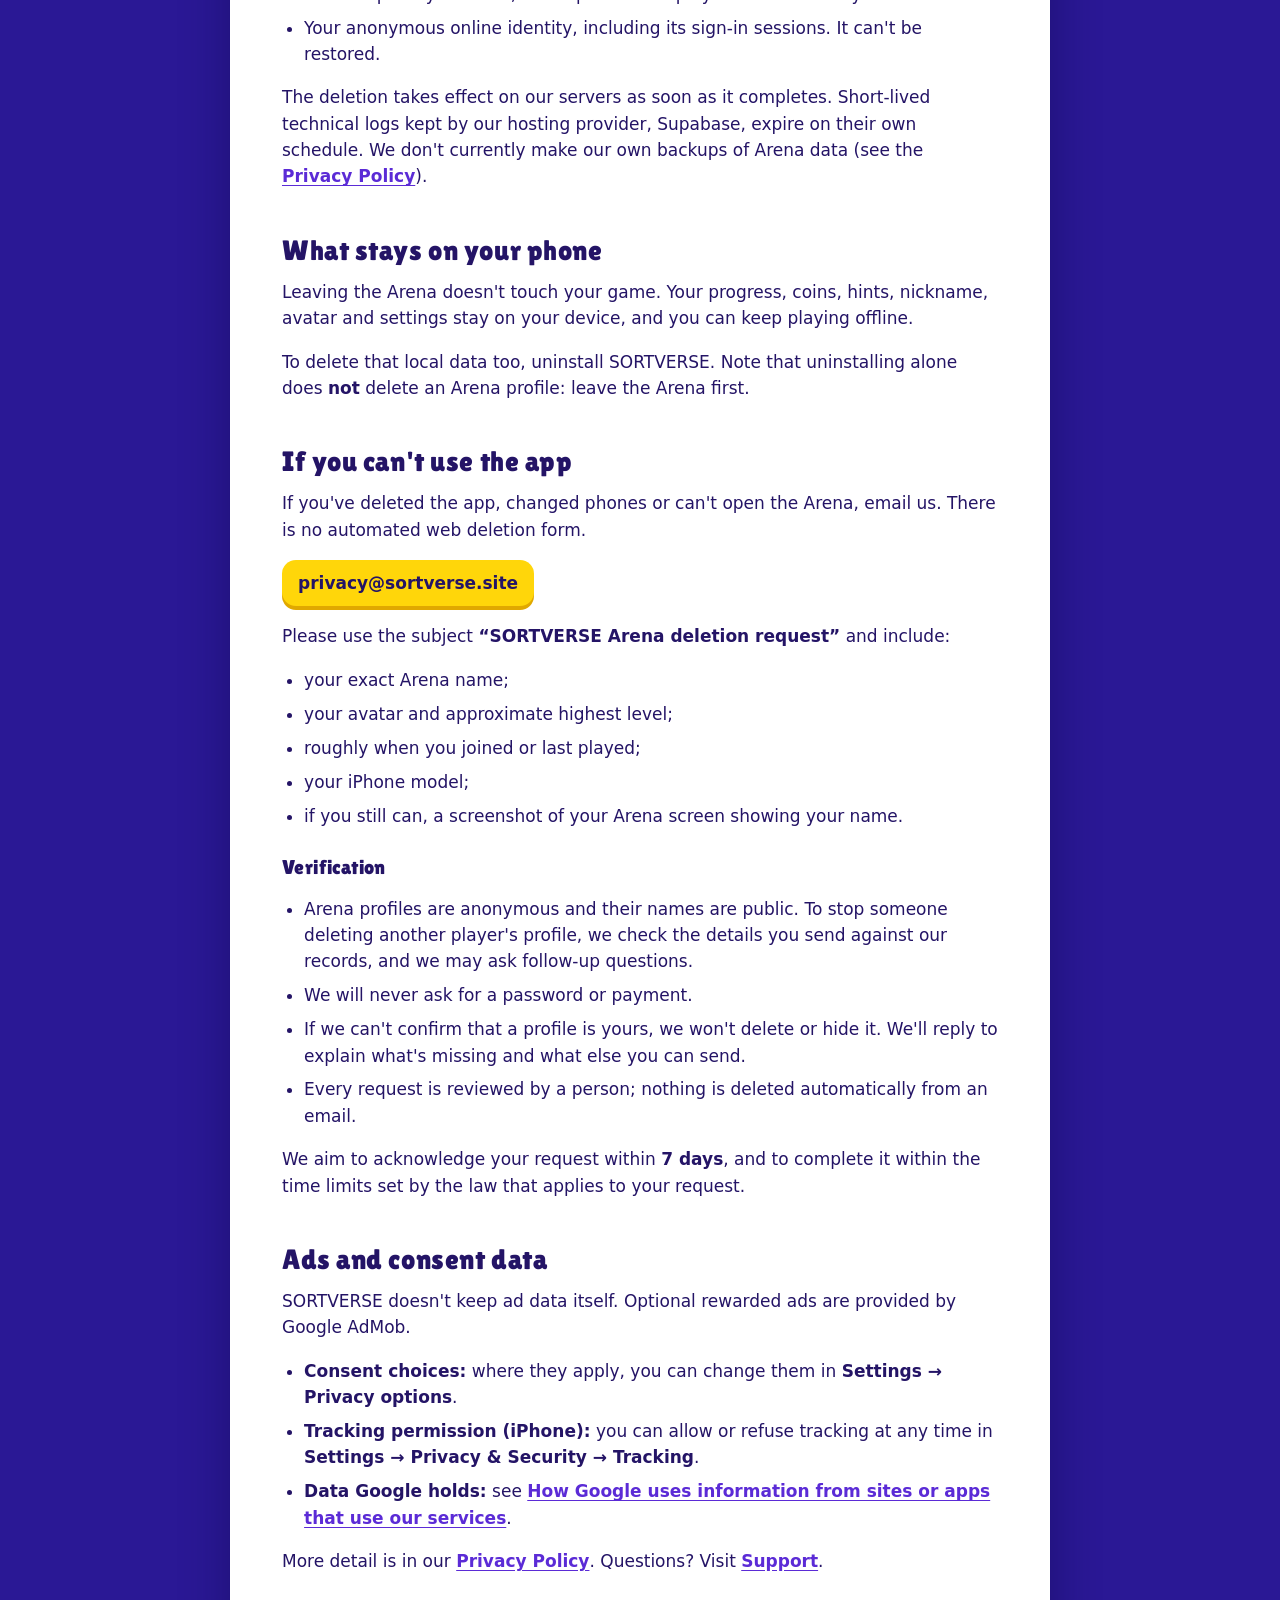
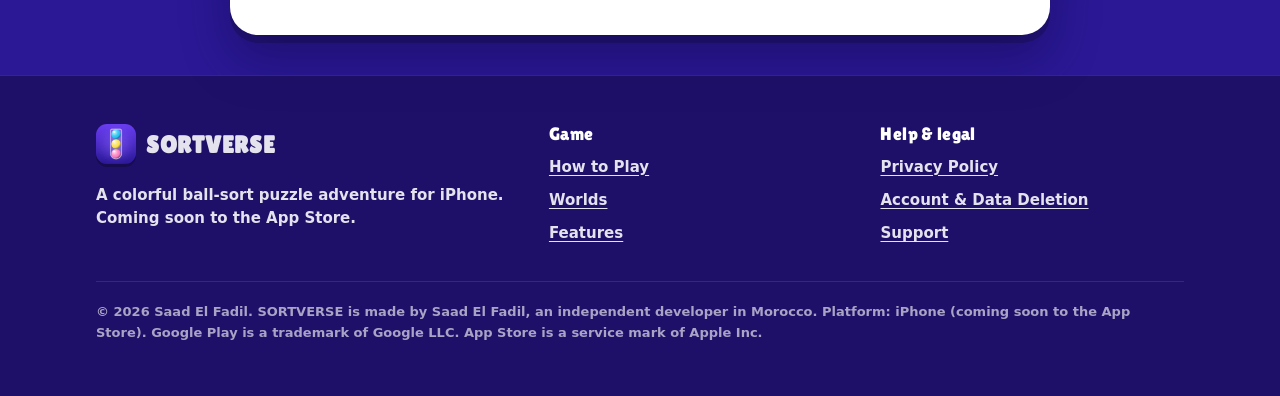
==== commit fc02ee6a: "Official domain sortverse.site and @sortverse.site contacts; production Arena, App Attest, AdMob/UMP" ====
--- a/account-deletion/index.html
+++ b/account-deletion/index.html
@@ -10,7 +10,9 @@
   <meta property="og:site_name" content="SORTVERSE">
   <meta property="og:title" content="SORTVERSE Account &amp; Data Deletion">
   <meta property="og:description" content="Delete your SORTVERSE Arena profile and anonymous identity, in the app or by request.">
-  <meta property="og:image" content="../assets/images/og-image.png">
+  <meta property="og:image" content="https://sortverse.site/assets/images/og-image.png">
+  <meta property="og:url" content="https://sortverse.site/account-deletion/">
+  <link rel="canonical" href="https://sortverse.site/account-deletion/">
   <link rel="icon" type="image/png" sizes="32x32" href="../assets/images/favicon-32.png">
   <link rel="apple-touch-icon" href="../assets/images/apple-touch-icon.png">
   <link rel="stylesheet" href="../assets/css/site.css">
@@ -52,7 +54,7 @@
       <article class="doc">
         <p class="notice draft"><strong>Draft for owner review: not yet in effect.</strong> This notice is removed on publication.</p>
 
-        <p class="notice">This page is for the SORTVERSE app, published by Saad El Fadil, an individual developer in Morocco. SORTVERSE has no email or password accounts. The only online data is the <strong>optional Arena</strong>, which exists only if you chose to join it. The Arena is not yet open to the public.</p>
+        <p class="notice">This page is for the SORTVERSE app, published by Saad El Fadil, an individual developer in Morocco. SORTVERSE has no email or password accounts. The only online data is the <strong>optional Arena</strong>, which exists only if you chose to join it.</p>
 
         <h2>Delete your Arena profile in the app</h2>
         <ol class="steps">
@@ -79,21 +81,21 @@
           <li>Name reports you made, and reports other players made about your name.</li>
           <li>Your anonymous online identity, including its sign-in sessions. It can't be restored.</li>
         </ul>
-        <p>The deletion takes effect on our servers as soon as it completes. Short-lived technical logs and any backups kept by our hosting provider, Supabase, expire on their own schedule (see the <a href="../privacy/#retention">Privacy Policy</a>).</p>
+        <p>The deletion takes effect on our servers as soon as it completes. Short-lived technical logs kept by our hosting provider, Supabase, expire on their own schedule. We don't currently make our own backups of Arena data (see the <a href="../privacy/#retention">Privacy Policy</a>).</p>
 
         <h2>What stays on your phone</h2>
         <p>Leaving the Arena doesn't touch your game. Your progress, coins, hints, nickname, avatar and settings stay on your device, and you can keep playing offline.</p>
-        <p>To delete that local data too, uninstall SORTVERSE. On Android you can also clear it in <strong>Settings → Apps → SORTVERSE → Storage → Clear storage</strong>; the exact path varies by device. Note that uninstalling alone does <strong>not</strong> delete an Arena profile: leave the Arena first.</p>
+        <p>To delete that local data too, uninstall SORTVERSE. Note that uninstalling alone does <strong>not</strong> delete an Arena profile: leave the Arena first.</p>
 
         <h2>If you can't use the app</h2>
         <p>If you've deleted the app, changed phones or can't open the Arena, email us. There is no automated web deletion form.</p>
-        <p><a class="mail" href="mailto:saadelfadil18@gmail.com?subject=SORTVERSE%20Arena%20deletion%20request">saadelfadil18@gmail.com</a></p>
+        <p><a class="mail" href="mailto:privacy@sortverse.site?subject=SORTVERSE%20Arena%20deletion%20request">privacy@sortverse.site</a></p>
         <p>Please use the subject <strong>“SORTVERSE Arena deletion request”</strong> and include:</p>
         <ul>
           <li>your exact Arena name;</li>
           <li>your avatar and approximate highest level;</li>
           <li>roughly when you joined or last played;</li>
-          <li>your device type (Android or iPhone);</li>
+          <li>your iPhone model;</li>
           <li>if you still can, a screenshot of your Arena screen showing your name.</li>
         </ul>
         <h3>Verification</h3>
@@ -109,7 +111,7 @@
         <p>SORTVERSE doesn't keep ad data itself. Optional rewarded ads are provided by Google AdMob.</p>
         <ul>
           <li><strong>Consent choices:</strong> where they apply, you can change them in <strong>Settings → Privacy options</strong>.</li>
-          <li><strong>Android advertising ID:</strong> you can reset or delete it in your device settings.</li>
+          <li><strong>Tracking permission (iPhone):</strong> you can allow or refuse tracking at any time in <strong>Settings → Privacy &amp; Security → Tracking</strong>.</li>
           <li><strong>Data Google holds:</strong> see <a href="https://policies.google.com/technologies/partner-sites" rel="noopener">How Google uses information from sites or apps that use our services</a>.</li>
         </ul>
 
@@ -126,7 +128,7 @@
             <img src="../assets/images/sortverse-icon-256.webp" alt="" width="40" height="40">
             <span>SORTVERSE</span>
           </a>
-          <p style="margin-top:12px">A colorful ball-sort puzzle adventure for Android and iOS. Coming soon.</p>
+          <p style="margin-top:12px">A colorful ball-sort puzzle adventure for iPhone. Coming soon to the App Store.</p>
         </div>
         <nav aria-label="Game">
           <h2>Game</h2>
@@ -145,7 +147,7 @@
           </ul>
         </nav>
       </div>
-      <p class="fine-print">© 2026 Saad El Fadil. SORTVERSE is made by Saad El Fadil, an independent developer in Morocco. Platforms: Android and iOS (coming soon). Google Play is a trademark of Google LLC. App Store is a service mark of Apple Inc.</p>
+      <p class="fine-print">© 2026 Saad El Fadil. SORTVERSE is made by Saad El Fadil, an independent developer in Morocco. Platform: iPhone (coming soon to the App Store). Google Play is a trademark of Google LLC. App Store is a service mark of Apple Inc.</p>
     </div>
   </footer>
 </body>
--- a/assets/css/site.css
+++ b/assets/css/site.css
@@ -1,5 +1,4 @@
-/* SORTVERSE website. Colours, type and shapes follow the app
-   (App/lib/core/theme/palette.dart, world_theme.dart). */
+/* SORTVERSE website. Colours, type and shapes follow the game's own palette. */
 
 @font-face {
   font-family: "Lilita One";
@@ -354,7 +353,7 @@
   line-height: 1.15;
 }
 
-.store-pill svg {
+.store-pill img {
   width: 28px;
   height: 28px;
   flex: none;
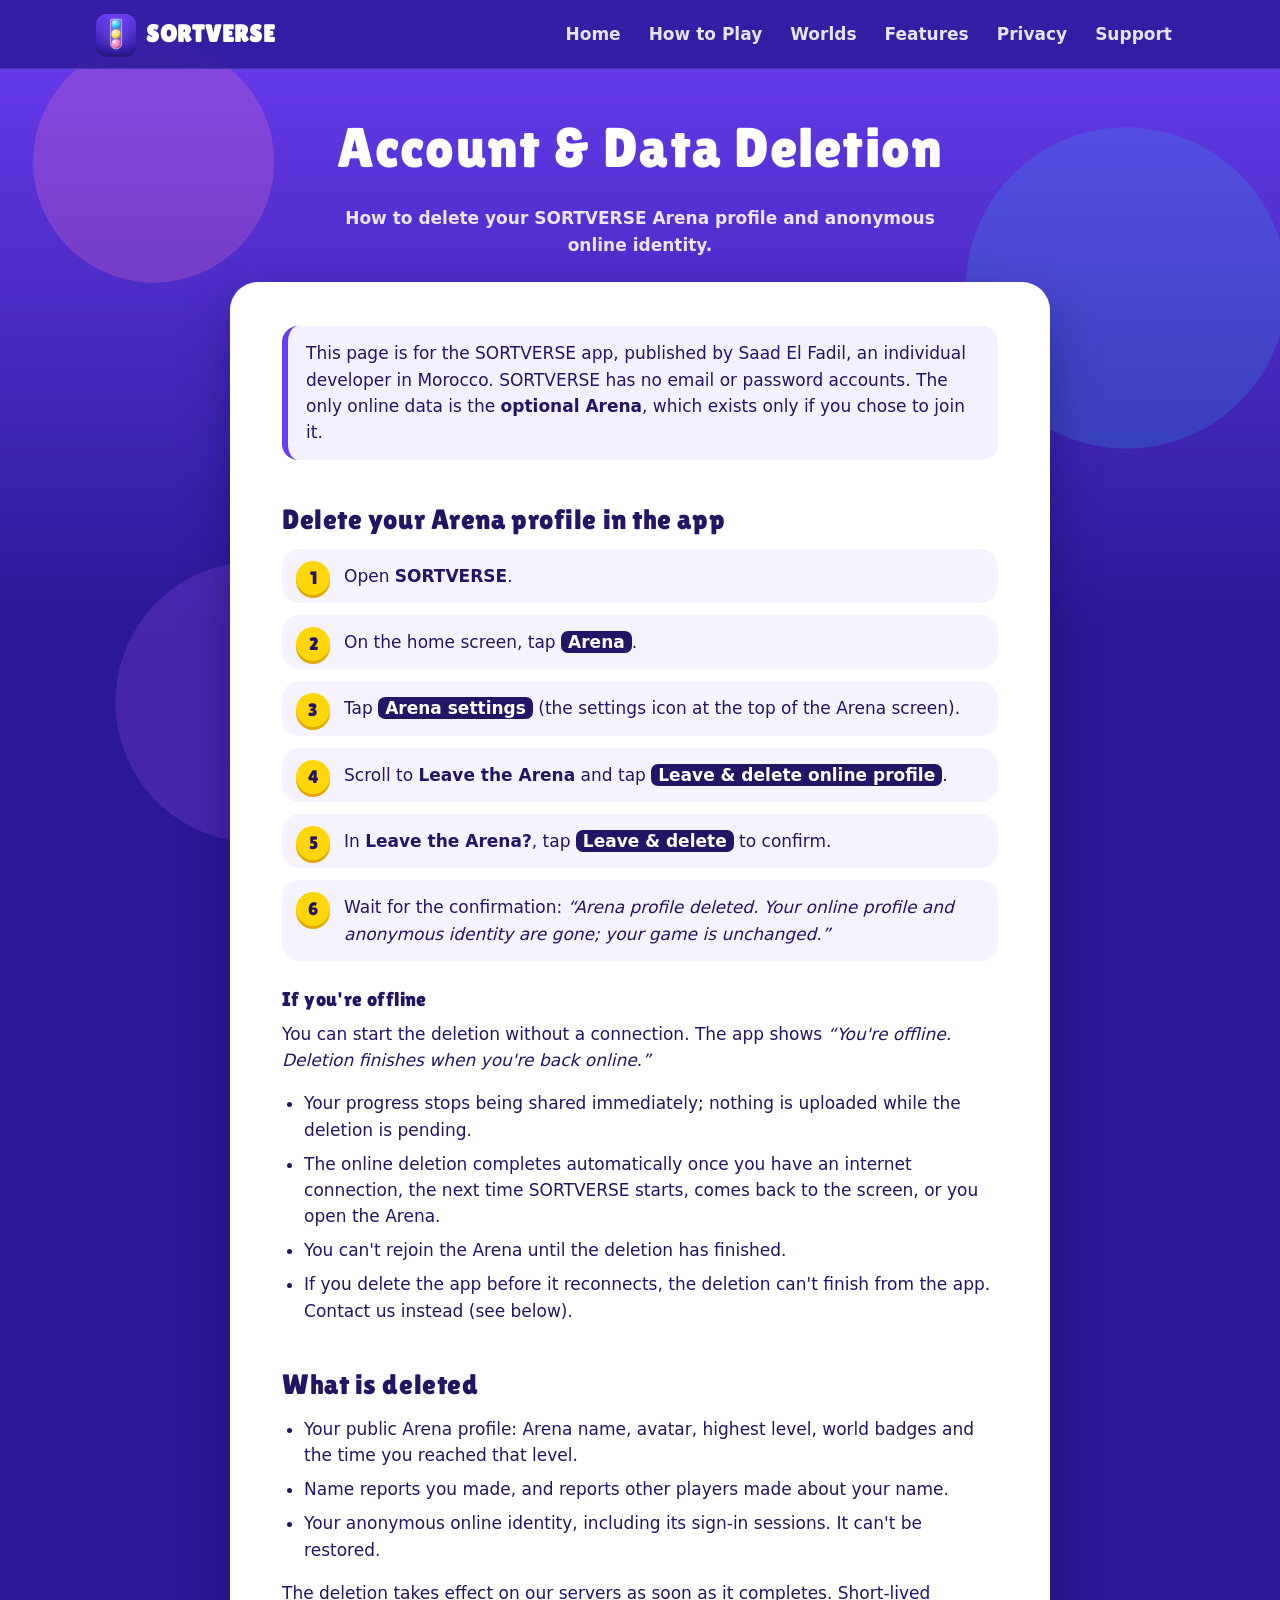
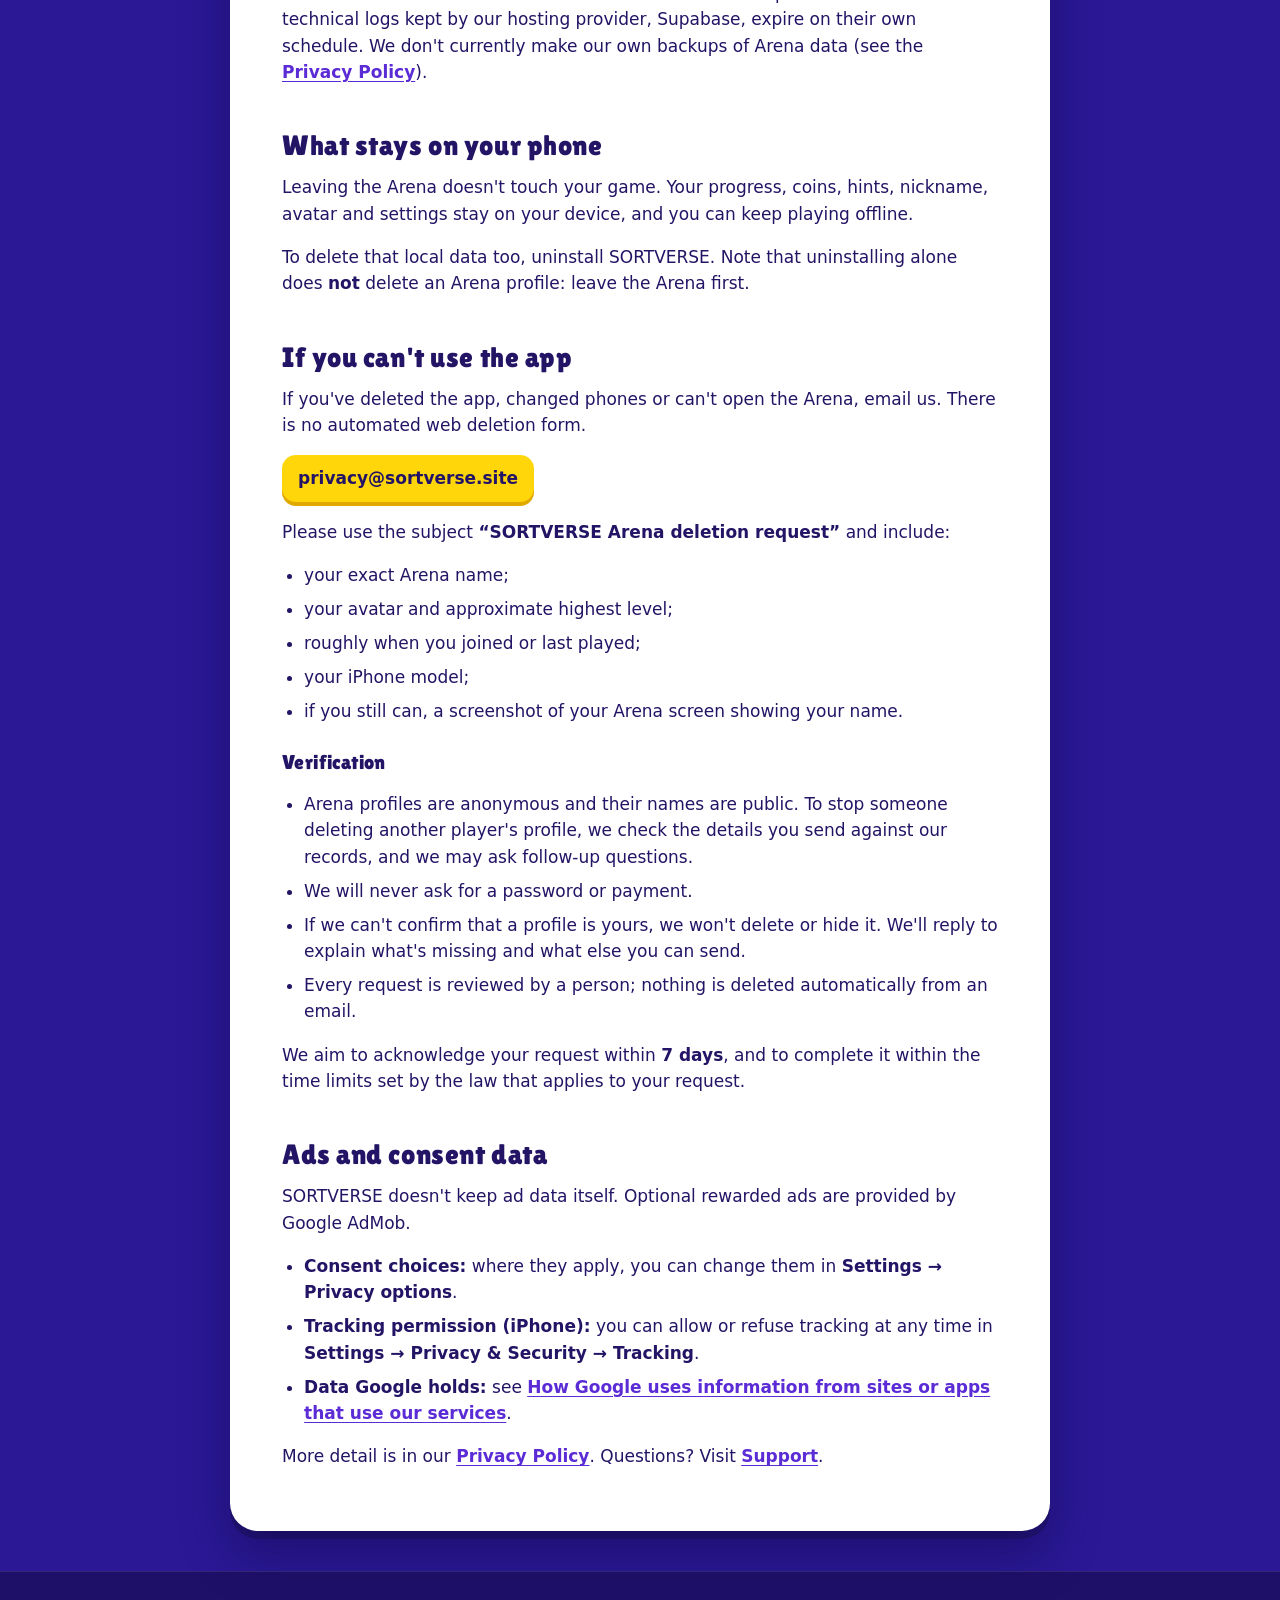
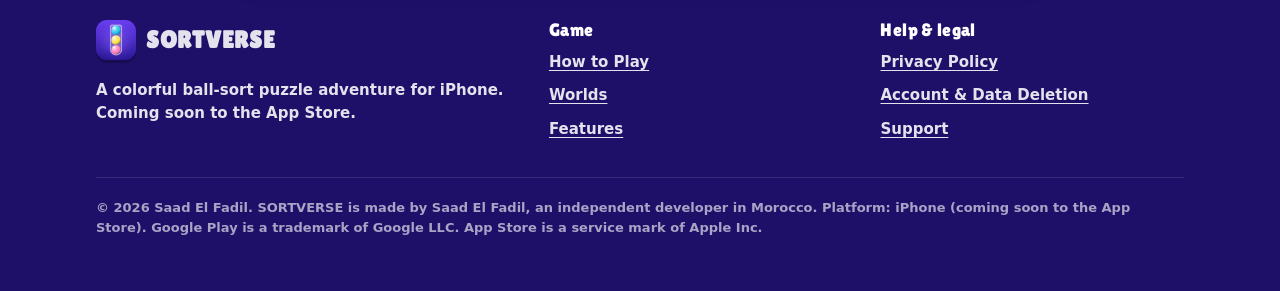
==== commit 0defab5b: "Interim draft: pre-release status (not yet on the App Store), legal review wording; draft notice and" ====
--- a/account-deletion/index.html
+++ b/account-deletion/index.html
@@ -52,7 +52,6 @@
       </div>
 
       <article class="doc">
-        <p class="notice draft"><strong>Draft for owner review: not yet in effect.</strong> This notice is removed on publication.</p>
 
         <p class="notice">This page is for the SORTVERSE app, published by Saad El Fadil, an individual developer in Morocco. SORTVERSE has no email or password accounts. The only online data is the <strong>optional Arena</strong>, which exists only if you chose to join it.</p>
 
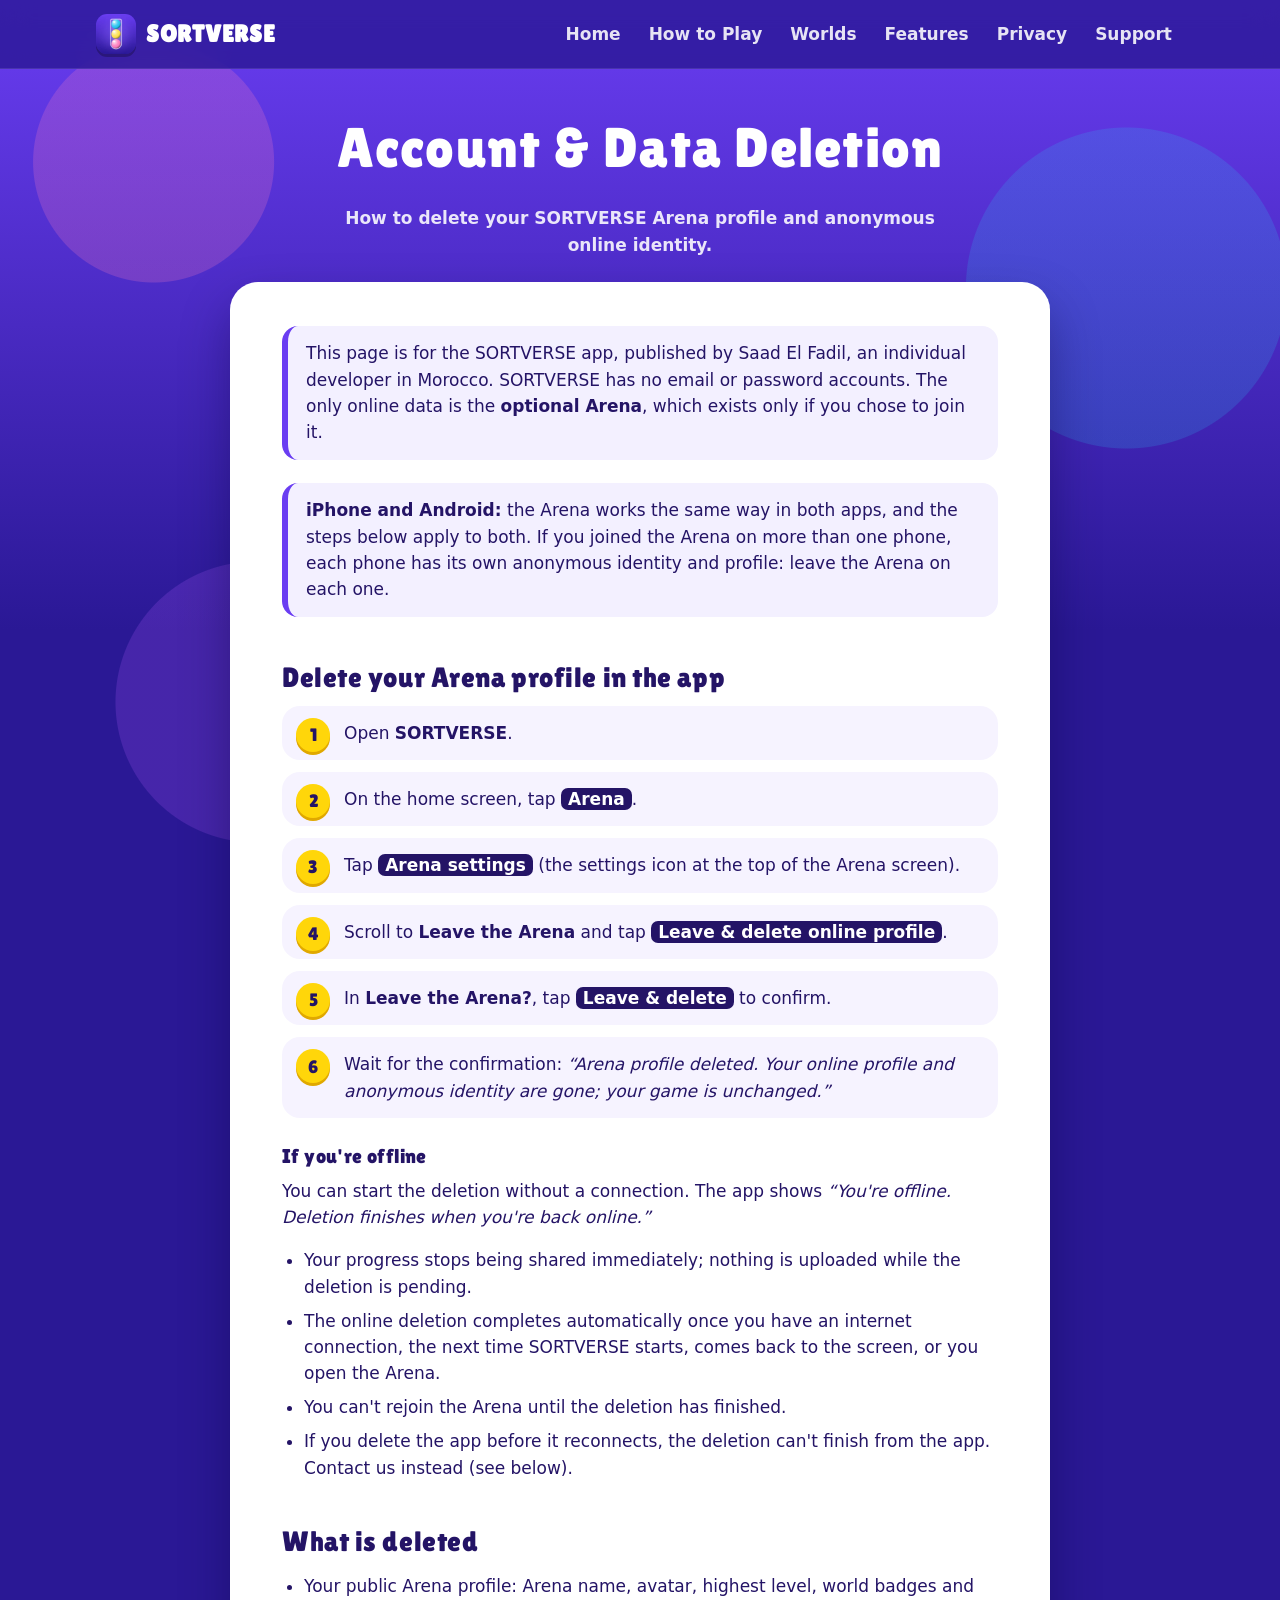
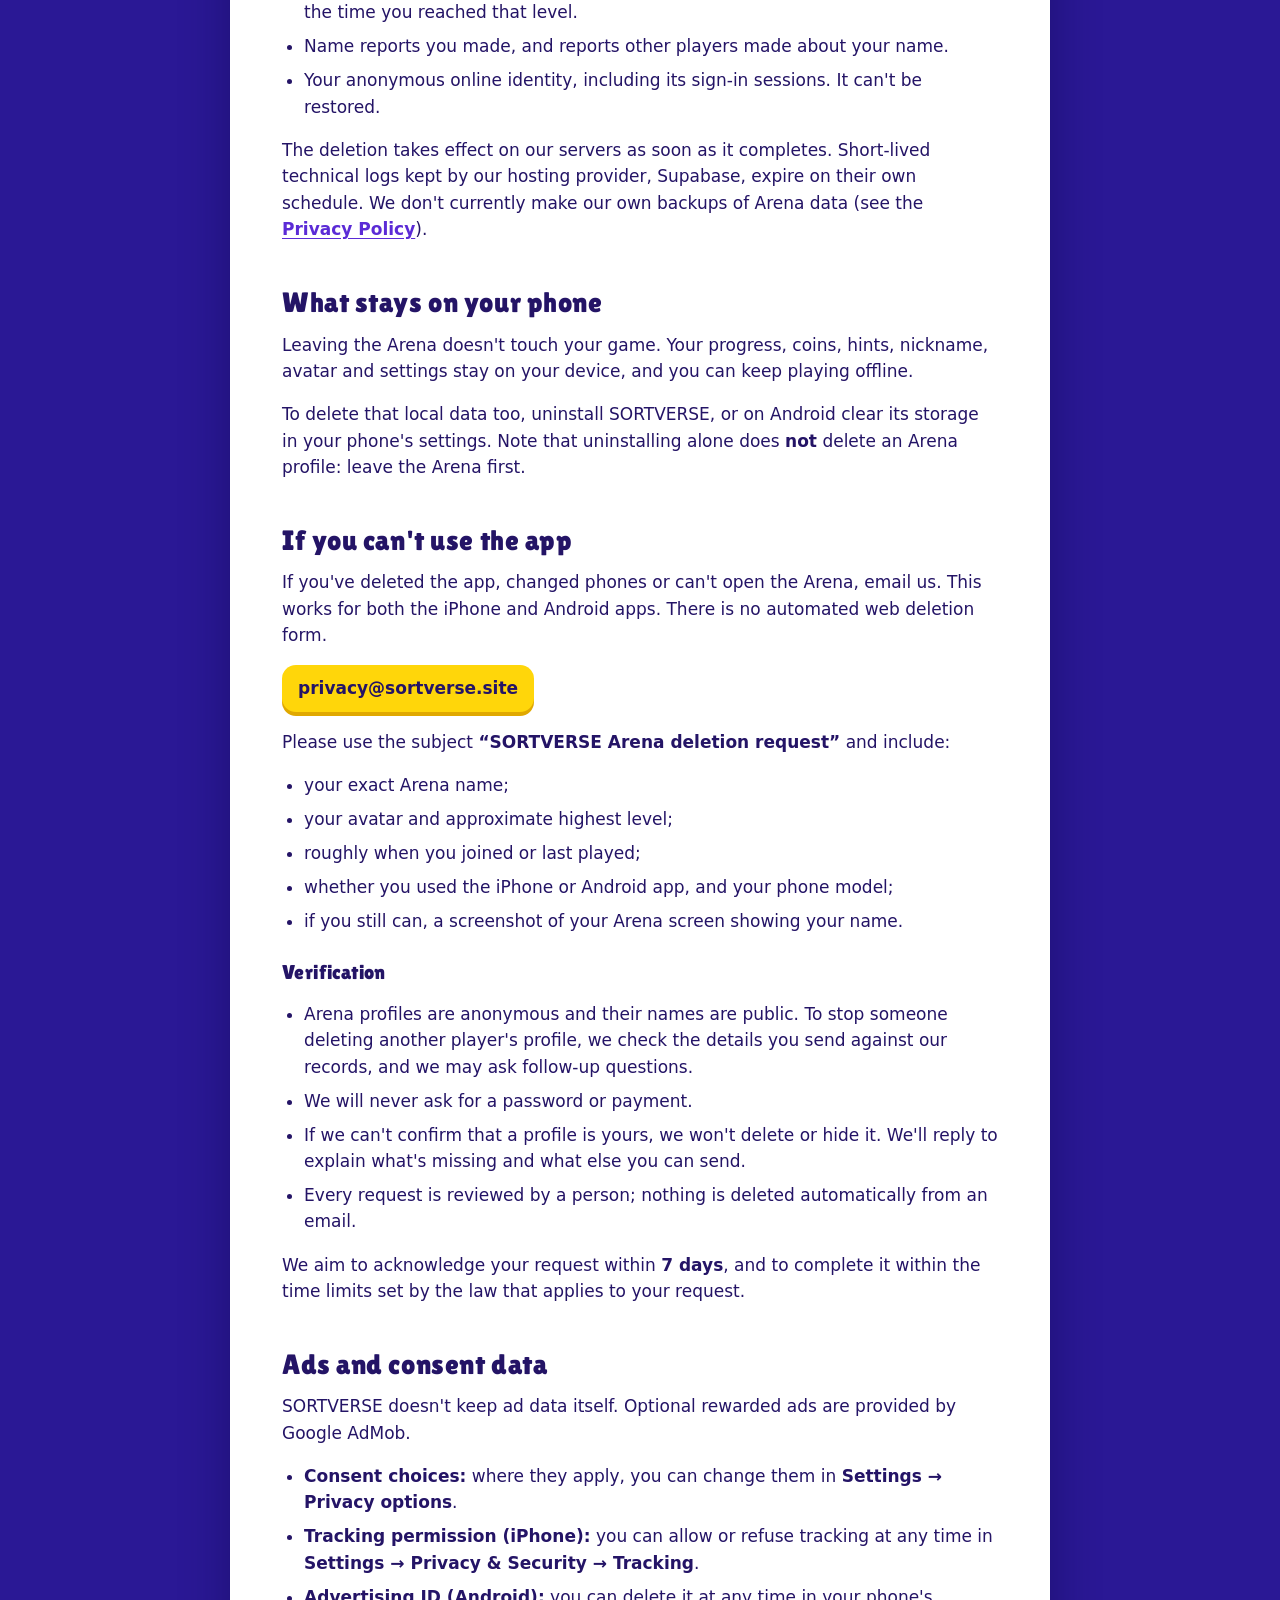
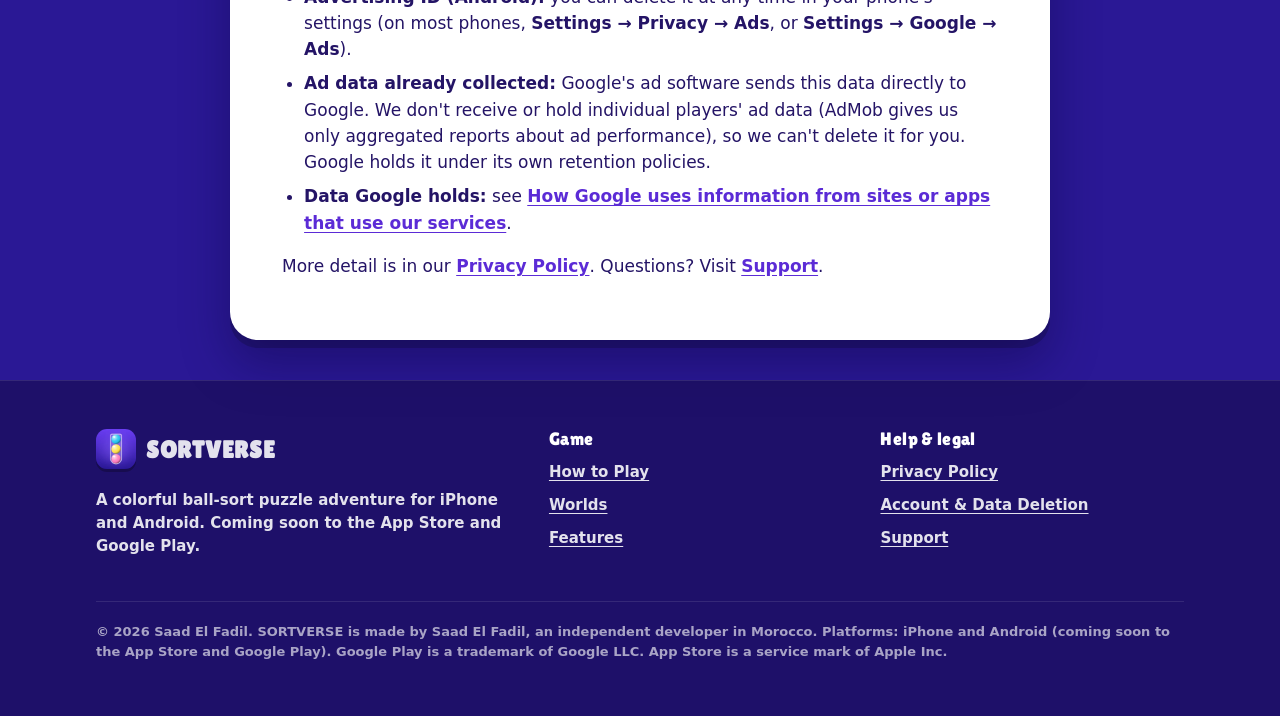
==== commit 0bd840d8: "Privacy Policy: Android update (Arena on Android, Play Integrity, consent and ads wording, account d" ====
--- a/account-deletion/index.html
+++ b/account-deletion/index.html
@@ -55,6 +55,8 @@
 
         <p class="notice">This page is for the SORTVERSE app, published by Saad El Fadil, an individual developer in Morocco. SORTVERSE has no email or password accounts. The only online data is the <strong>optional Arena</strong>, which exists only if you chose to join it.</p>
 
+        <p class="notice"><strong>iPhone and Android:</strong> the Arena works the same way in both apps, and the steps below apply to both. If you joined the Arena on more than one phone, each phone has its own anonymous identity and profile: leave the Arena on each one.</p>
+
         <h2>Delete your Arena profile in the app</h2>
         <ol class="steps">
           <li>Open <strong>SORTVERSE</strong>.</li>
@@ -84,17 +86,17 @@
 
         <h2>What stays on your phone</h2>
         <p>Leaving the Arena doesn't touch your game. Your progress, coins, hints, nickname, avatar and settings stay on your device, and you can keep playing offline.</p>
-        <p>To delete that local data too, uninstall SORTVERSE. Note that uninstalling alone does <strong>not</strong> delete an Arena profile: leave the Arena first.</p>
+        <p>To delete that local data too, uninstall SORTVERSE, or on Android clear its storage in your phone's settings. Note that uninstalling alone does <strong>not</strong> delete an Arena profile: leave the Arena first.</p>
 
         <h2>If you can't use the app</h2>
-        <p>If you've deleted the app, changed phones or can't open the Arena, email us. There is no automated web deletion form.</p>
+        <p>If you've deleted the app, changed phones or can't open the Arena, email us. This works for both the iPhone and Android apps. There is no automated web deletion form.</p>
         <p><a class="mail" href="mailto:privacy@sortverse.site?subject=SORTVERSE%20Arena%20deletion%20request">privacy@sortverse.site</a></p>
         <p>Please use the subject <strong>“SORTVERSE Arena deletion request”</strong> and include:</p>
         <ul>
           <li>your exact Arena name;</li>
           <li>your avatar and approximate highest level;</li>
           <li>roughly when you joined or last played;</li>
-          <li>your iPhone model;</li>
+          <li>whether you used the iPhone or Android app, and your phone model;</li>
           <li>if you still can, a screenshot of your Arena screen showing your name.</li>
         </ul>
         <h3>Verification</h3>
@@ -111,6 +113,8 @@
         <ul>
           <li><strong>Consent choices:</strong> where they apply, you can change them in <strong>Settings → Privacy options</strong>.</li>
           <li><strong>Tracking permission (iPhone):</strong> you can allow or refuse tracking at any time in <strong>Settings → Privacy &amp; Security → Tracking</strong>.</li>
+          <li><strong>Advertising ID (Android):</strong> you can delete it at any time in your phone's settings (on most phones, <strong>Settings → Privacy → Ads</strong>, or <strong>Settings → Google → Ads</strong>).</li>
+          <li><strong>Ad data already collected:</strong> Google's ad software sends this data directly to Google. We don't receive or hold individual players' ad data (AdMob gives us only aggregated reports about ad performance), so we can't delete it for you. Google holds it under its own retention policies.</li>
           <li><strong>Data Google holds:</strong> see <a href="https://policies.google.com/technologies/partner-sites" rel="noopener">How Google uses information from sites or apps that use our services</a>.</li>
         </ul>
 
@@ -127,7 +131,7 @@
             <img src="../assets/images/sortverse-icon-256.webp" alt="" width="40" height="40">
             <span>SORTVERSE</span>
           </a>
-          <p style="margin-top:12px">A colorful ball-sort puzzle adventure for iPhone. Coming soon to the App Store.</p>
+          <p style="margin-top:12px">A colorful ball-sort puzzle adventure for iPhone and Android. Coming soon to the App Store and Google Play.</p>
         </div>
         <nav aria-label="Game">
           <h2>Game</h2>
@@ -146,7 +150,7 @@
           </ul>
         </nav>
       </div>
-      <p class="fine-print">© 2026 Saad El Fadil. SORTVERSE is made by Saad El Fadil, an independent developer in Morocco. Platform: iPhone (coming soon to the App Store). Google Play is a trademark of Google LLC. App Store is a service mark of Apple Inc.</p>
+      <p class="fine-print">© 2026 Saad El Fadil. SORTVERSE is made by Saad El Fadil, an independent developer in Morocco. Platforms: iPhone and Android (coming soon to the App Store and Google Play). Google Play is a trademark of Google LLC. App Store is a service mark of Apple Inc.</p>
     </div>
   </footer>
 </body>
